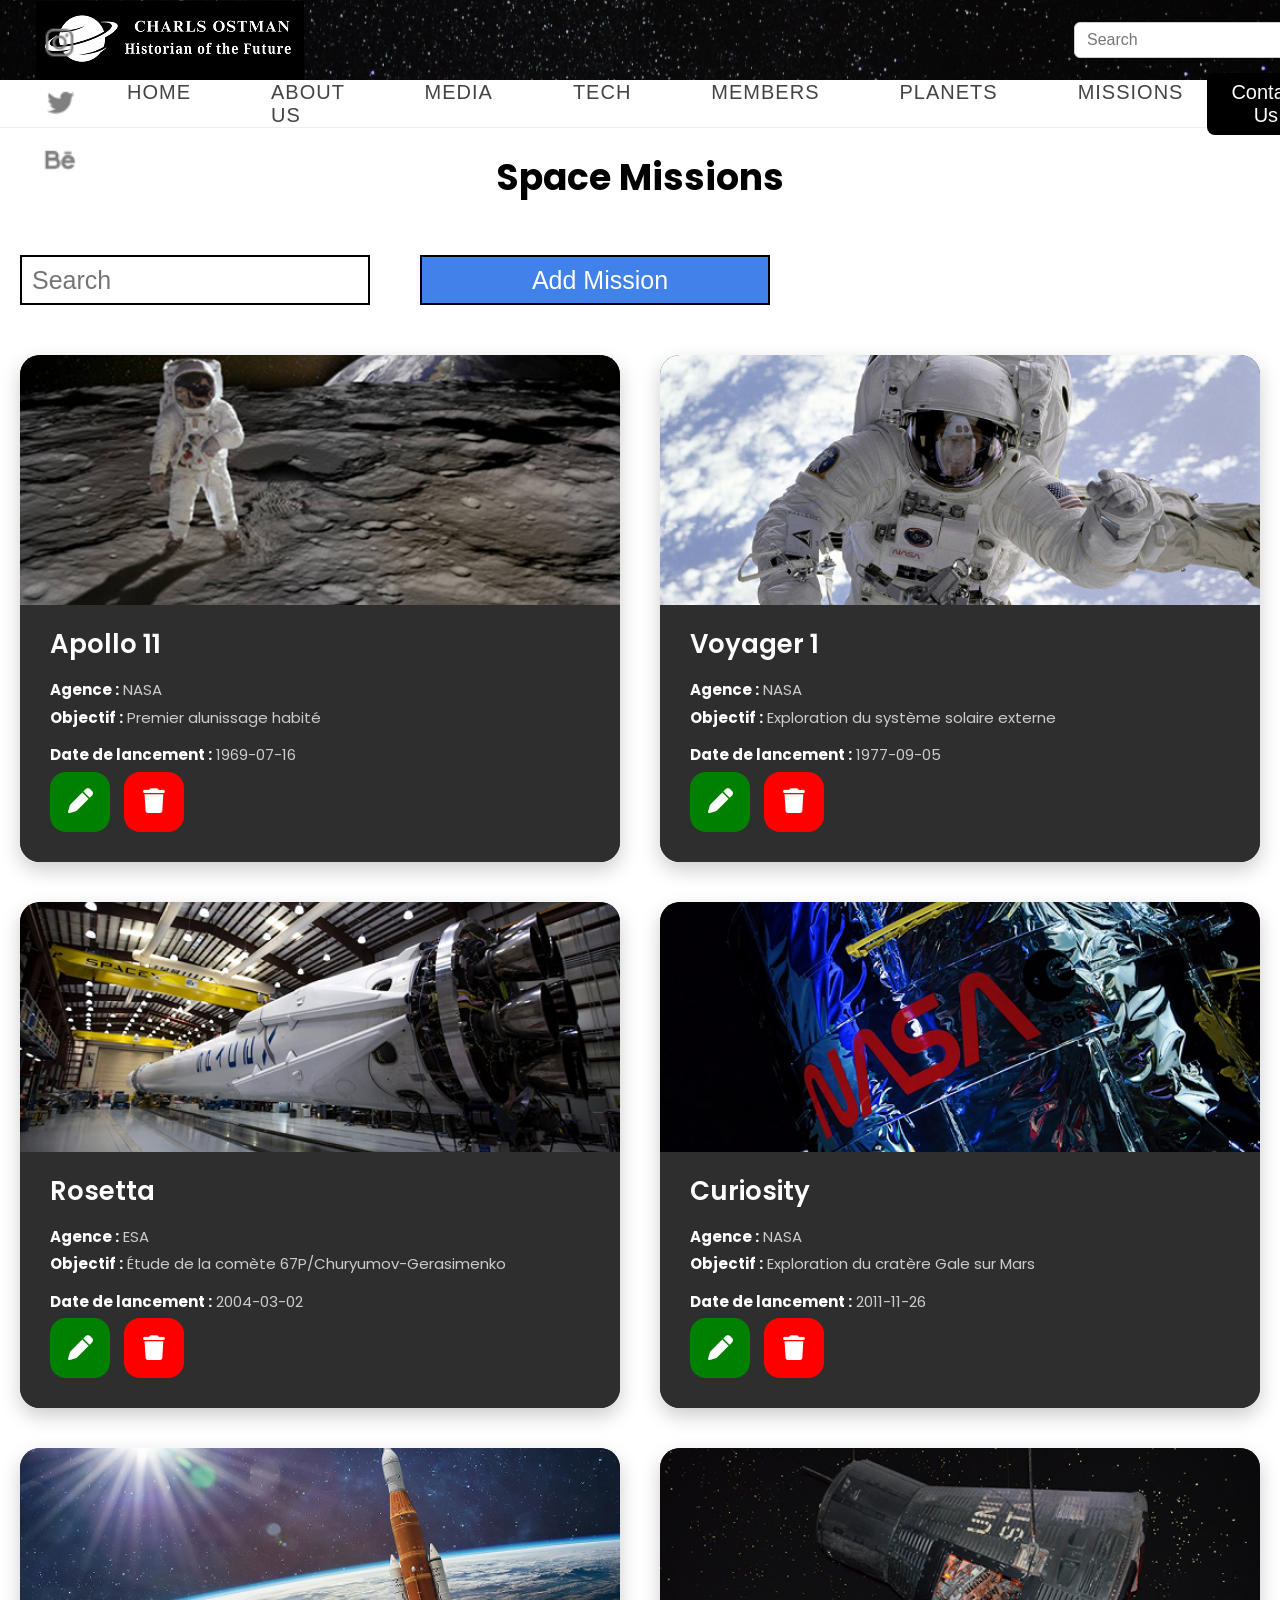
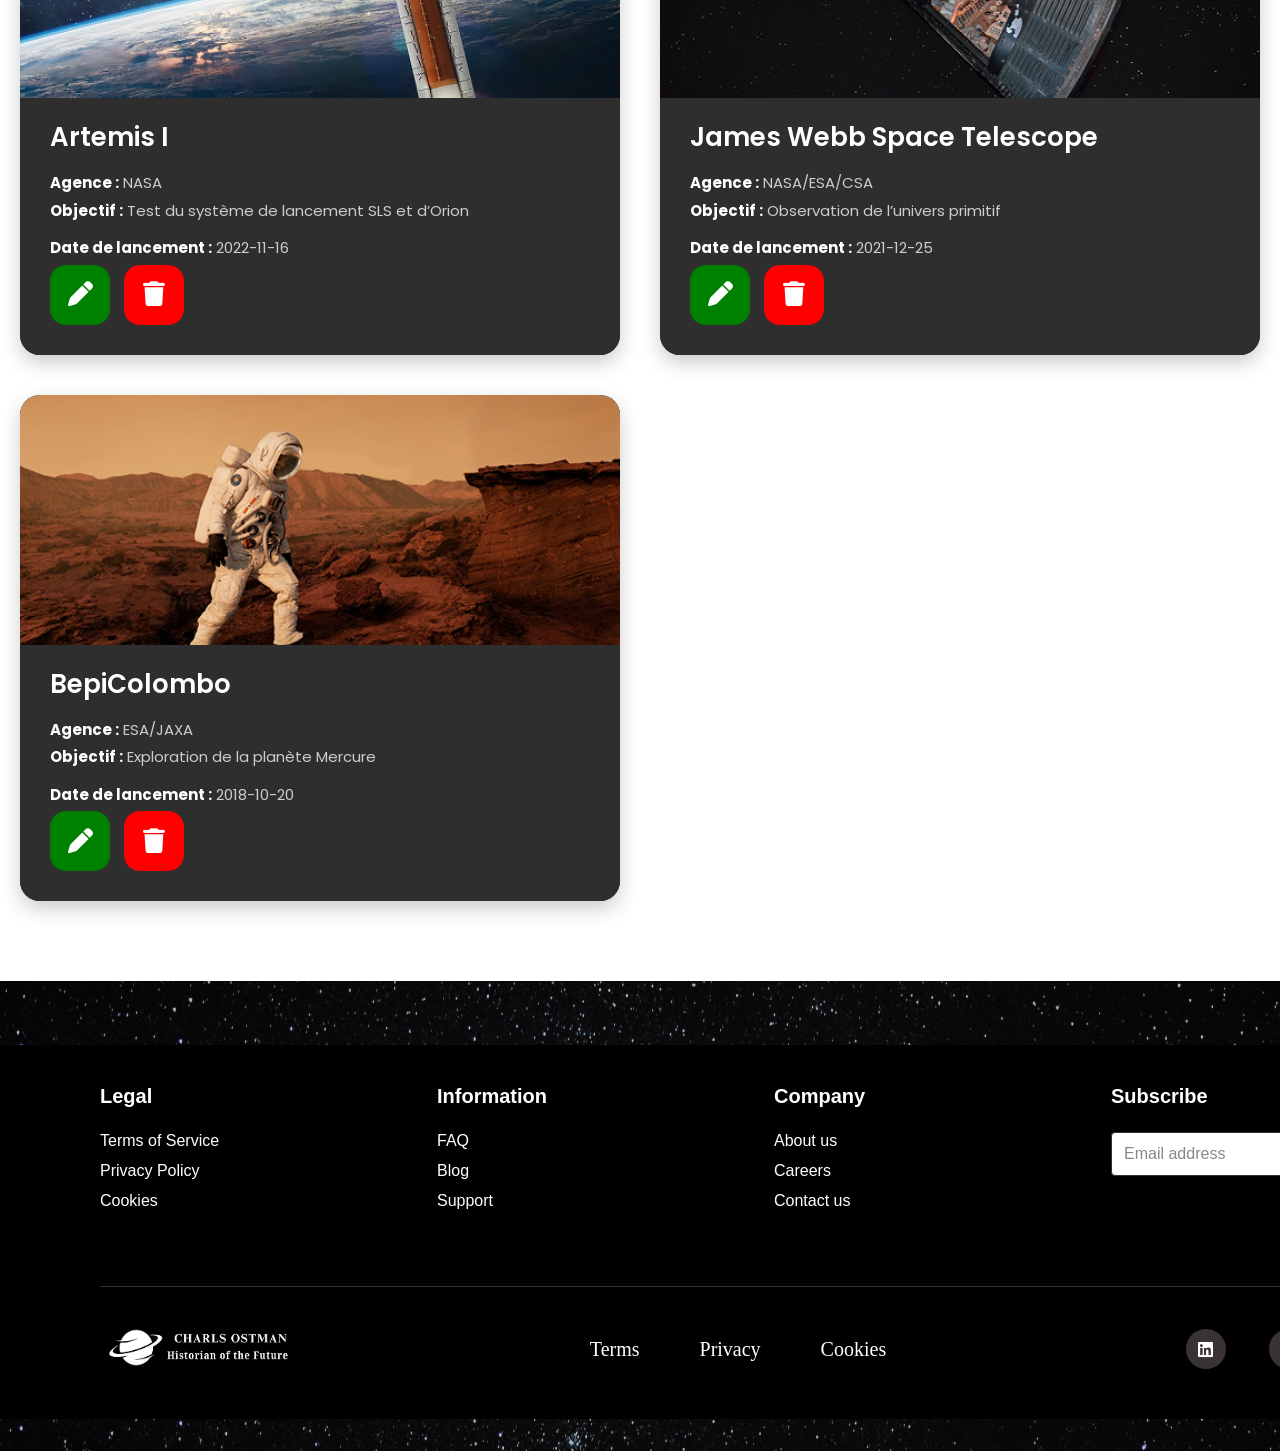
==== missions.html @ 1008c445 "first commit" ====
<!DOCTYPE html>
<html lang="en">
<head>
    <meta charset="UTF-8">
    <meta name="viewport" content="width=device-width, initial-scale=1.0">
     <link rel="stylesheet" href="css/style.css">
     <link rel="stylesheet" href="https://cdnjs.cloudflare.com/ajax/libs/font-awesome/6.5.1/css/all.min.css" integrity="sha512-..." crossorigin="anonymous" referrerpolicy="no-referrer" />
     <link rel="preconnect" href="https://fonts.googleapis.com">
     <link rel="preconnect" href="https://fonts.gstatic.com" crossorigin>
     <link href="https://fonts.googleapis.com/css2?family=Poppins:wght@500;600&display=swap" rel="stylesheet">
     <script src="scripts.js"></script>
     <link rel="stylesheet" href="https://cdnjs.cloudflare.com/ajax/libs/font-awesome/6.5.0/css/all.min.css">
    <title>Missions</title>
</head>
<body>
     <header>
  <div class="navbar-top">
    <img src="assets/logo.png" alt="logo" class="navbar-logo">
    <div class="navbar-center">
      <input type="text" placeholder="Search" class="navbar-input">
    </div>
    <p class="navbar-lang">English
         <img src="assets/Icon pack.png" alt="arrow" class="navbar-arrow">
    </p>
    <div class="navbar-icons">
      <img src="assets/notification.png" alt="bell" class="navbar-bell">
      <img src="assets/Ellipse 1.png" alt="avatar" class="navbar-ellipse">
    </div>
  </div>

  <div class="navbar-bottom">
    <div class="navbar-social">
      <img src="assets/instagram.png" alt="instagram">
      <img src="assets/twitter.png" alt="twitter">
      <img src="assets/be.png" alt="behance">
    </div>

    <nav class="navbar-menu">
      <a href="index.html">HOME</a>
      <a href="about.html">ABOUT US</a>
      <a href="#">MEDIA</a>
      <a href="#">TECH</a>
      <a href="#">MEMBERS</a>
      <a href="planets.html">PLANETS</a>
      <a href="missions.html">MISSIONS</a>
    </nav>
    <button class="navbar-contact"><a href="contact_us.html">Contact Us</a></button>
  </div>
</header>

    <section class="missions-section">
    <h1>Space Missions</h1>
     <div class="search-add-mission">
    <input class="search-mission" type="text" id="search_mission" onkeyup="searchMissions()" placeholder="Search" name="search_mission">
    <button class="add-mission" onclick="openAddForm()"> Add Mission </button>
    <div id="add-form-container">
        <h3>Add Mission</h3>

        <input type="text" id="new-name" placeholder="Name"><br>
        <input type="text" id="new-agency" placeholder="Agency"><br>
        <textarea id="new-objective" placeholder="Objective"></textarea><br>
        <input type="date" id="new-date"><br>
        <input type="file" id="new-image" ><br>

        <button onclick="addMission()">Ajouter</button>
        <button onclick="closeAddForm()">Annuler</button>

    </div>
    </div>
    <div class="missions-grid" id="missions"> 
     <!-- 
        <div class="mission-card">
            <div class="mission-image-container">
                <img src="assets/apollo11.png" alt="Apollo 11 astronaut on the moon" class="mission-image">
            </div>
            <div class="mission-info">
                <h2>mission.nom</h2>
                <p><strong>Agency:</strong> NASA (USA)</p>
                <p class="goal"><strong>Goal:</strong> First crewed mission to land humans on the Moon and return them safely to Earth.</p>
                <p class="date"><strong>Launch Date:</strong> July 16, 1969</p>
            </div>
        </div>

        <div class="mission-card">
            <div class="mission-image-container">
                <img src="assets/voyager1.png" alt="Astronaut outside space station" class="mission-image">
            </div>
            <div class="mission-info">
                <h2>Voyager 1</h2>
                <p><strong>Agency:</strong> NASA (USA)</p>
                <p class="goal"><strong>Goal:</strong> Study the outer Solar System (Jupiter, Saturn) and interstellar space.</p>
                <p class="date"><strong>Launch Date:</strong> September 5, 1977</p>
            </div>
        </div>

        <div class="mission-card">
            <div class="mission-image-container">
                <img src="assets/hubble.png" alt="Star cluster" class="mission-image">
            </div>
            <div class="mission-info">
                <h2>Hubble Space Telescope</h2>
                <p><strong>Agency:</strong> NASA & ESA (USA/Europe)</p>
                <p class="goal"><strong>Goal:</strong> Space-based observatory to capture deep-space images and study galaxies, stars, and planets.</p>
                <p class="date"><strong>Launch Date:</strong> April 24, 1990</p>
            </div>
        </div>

        <div class="mission-card">
            <div class="mission-image-container">
                <img src="assets/mars_path.png" alt="Astronaut on Mars" class="mission-image">
            </div>
            <div class="mission-info">
                <h2>Mars Pathfinder</h2>
                <p><strong>Agency:</strong> NASA (USA)</p>
                <p class="goal"><strong>Goal:</strong> Demonstrate a low-cost way to deliver a lander and rover to Mars, study Martian geology and atmosphere.</p>
                <p class="date"><strong>Launch Date:</strong> December 4, 1996</p>
            </div>
        </div>

        <div class="mission-card">
            <div class="mission-image-container">
                <img src="assets/curiosity.png" alt="curiosity rover" class="mission-image">
            </div>
            <div class="mission-info">
                <h2>Curiosity Rover</h2>
                <p><strong>Agency:</strong> NASA (USA)</p>
                <p class="goal"><strong>Goal:</strong> Explore Gale Crater on Mars to study habitability and search for signs of microbial life.</p>
                <p class="date"><strong>Launch Date:</strong>November 26, 2011</p>
            </div>
        </div>

        <div class="mission-card">
            <div class="mission-image-container">
                <img src="assets/rosetta.png" alt="Rosetta" class="mission-image">
            </div>
            <div class="mission-info">
                <h2>Rosetta</h2>
                <p><strong>Agency:</strong>ESA (Europe)</p>
                <p class="goal"><strong>Goal:</strong> First mission to orbit and land a probe (Philae) on a comet (67P/Churyumov–Gerasimenko).</p>
                <p class="date"><strong>Launch Date:</strong> March 2, 2004</p>
            </div>
        </div>

        <div class="mission-card">
            <div class="mission-image-container">
                <img src="assets/james.png" alt="James" class="mission-image">
            </div>
            <div class="mission-info">
                <h2>James Webb Space Telescope</h2>
                <p><strong>Agency:</strong>NASA & ESA (USA/Europe)</p>
                <p class="goal"><strong>Goal:</strong> Successor to Hubble; study the early universe, exoplanets, and cosmic formation.</p>
                <p class="date"><strong>Launch Date:</strong> April 24, 1990</p>
            </div>
        </div>

        <div class="mission-card">
            <div class="mission-image-container">
                <img src="assets/Artemis-1.png" alt="Artemis" class="mission-image">
            </div>
            <div class="mission-info">
                <h2>Artemis I</h2>
                <p><strong>Agency:</strong>NASA (USA)</p>
                <p class="goal"><strong>Goal:</strong>Uncrewed test flight around the Moon as part of the Artemis program to return humans to the Moon.</p>
                <p class="date"><strong>Launch Date:</strong>November 16, 2022</p>
            </div>
        </div>

        
        <div class="mission-card">
            <div class="mission-image-container">
                <img src="assets/change4.png" alt="Chang’e" class="mission-image">
            </div>
            <div class="mission-info">
                <h2>Chang’e 4</h2>
                <p><strong>Agency:</strong>CNSA (China)</p>
                <p class="goal"><strong>Goal:</strong> First mission to successfully land on the far side of the Moon, carrying rover Yutu-2.</p>
                <p class="date"><strong>Launch Date:</strong>December 7, 2018</p>
            </div>
        </div>

        <div class="mission-card">
            <div class="mission-image-container">
                <img src="assets/perserverance_rover.png" alt="Perseverance" class="mission-image">
            </div>
            <div class="mission-info">
                <h2>Perseverance Rover</h2>
                <p><strong>Agency:</strong>NASA (USA)</p>
                <p class="goal"><strong>Goal:</strong>Search for signs of ancient life on Mars, collect rock samples, and test technologies for future missions.</p>
                <p class="date"><strong>Launch Date:</strong>July 30, 2020</p>
            </div>
        </div>
           -->
        
    </div>
  
</section>

    <footer class="footer">
    <div class="footer-content">
        <div class="footer-columns">
            <div class="footer-column">
                <h3>Legal</h3>
                <ul>
                    <li><a href="#">Terms of Service</a></li>
                    <li><a href="#">Privacy Policy</a></li>
                    <li><a href="#">Cookies</a></li>
                </ul>
            </div>
            <div class="footer-column">
                <h3>Information</h3>
                <ul>
                    <li><a href="#">FAQ</a></li>
                    <li><a href="#">Blog</a></li>
                    <li><a href="#">Support</a></li>
                </ul>
            </div>
            <div class="footer-column">
                <h3>Company</h3>
                <ul>
                    <li><a href="#">About us</a></li>
                    <li><a href="#">Careers</a></li>
                    <li><a href="#">Contact us</a></li>
                </ul>
            </div>

            <div class="footer-column">
                <h3>Subscribe</h3>
                <div class="subscribe-form">
                    <input type="email" placeholder="Email address">
                </div>
            </div>
        </div>

        <div class="footer-bottom">
            <div class="footer-logo">
                <img src="assets/logo.png" alt="Charles Ostman">
            </div>
            <div class="footer-links">
                <a href="#">Terms</a>
                <a href="#">Privacy</a>
                <a href="#">Cookies</a>
            </div>
            <div class="footer-social">
                <span class="footer-social-icon"><i class="fa-brands fa-linkedin"></i></span>
                <span class="footer-social-icon"><i class="fa-brands fa-facebook"></i></span>
                <span class="footer-social-icon"><i class="fa-brands fa-x-twitter"></i></span>
            </div>
        </div>
    </div>
</footer>
</body>

</html>
---- css/style.css ----
@import url('base.css'); 
@import url('sections.css');

header {
  width: 100%;
  position: fixed;
  top: 0;
  left: 0;
  z-index: 1000;
}

.navbar-top{
    width: 100%; 
    height: 80px;
    background: url(../assets/Footer\ Placeholder.png);
    background-repeat: no-repeat;
    background-position: center;
    background-size: cover;
    display: flex;
    align-items: center; 
    padding: 0 32px; gap: 16px;
}

#add-form-container{
    display: none; 
    margin: 20px 0; 
    padding: 15px; 
    border: 1px solid #ccc; 
    border-radius: 8px;
}

.navbar-arrow { 
    width: 20px; 
    height: 20px; 
    margin-left: 8px; 
}
.navbar-center { 
    display: flex; 
    align-items: center; 
    margin-right: 12px; 
}
.navbar-input {
    margin-left: 750px; 
    width: 320px; 
    height: 36px; 
    border-radius: 6px;
    border: 1px solid #ccc; 
    padding: 0 36px 0 12px; 
    font-size: 16px;
    background-size: 18px 18px;
}
.navbar-lang { 
    color: #fff; 
    font-family: 'Poppins', sans-serif; 
    font-weight: 100; 
    font-size: 16px; 
    margin-left: 30px; 
    display: flex; 
    align-items: center; 
}
.arrow { 
    font-size: 12px; 
    margin-left: 4px; 
}
.navbar-icons { 
    display: flex; 
    align-items: center;
    gap: 8px; 
}
.navbar-bell { 
    width: 40px; 
    height: 40px; 
    margin-left: 8px; 
}
.navbar-ellipse { 
    height: 36px; 
    width: 36px; 
    border-radius: 50%; 
    margin-left: 40px; 
    border: 2px solid #fff; 
}

.navbar-bottom {
    width: 100%; 
    height: 48px; 
    background: #fff; 
    display: flex;
    align-items: center; 
    padding: 0 32px; 
    gap: 24px; 
    box-sizing: border-box;
    border-bottom: 1px solid #eee;
}
.navbar-social img { 
    width: 55px;
    height: 55px; 
    margin-right: 16px; 
}
.navbar-menu { 
    display: flex; 
    gap: 80px; 
    flex: 1; 
    justify-content: center; }
.navbar-menu a { 
    font-family: 'Roboto', sans-serif;
    color: #444; 
    text-decoration: none; 
    font-size: 20px; 
    font-weight: 500; 
    letter-spacing: 1px;
}

.footer {
    background-image: url(../assets/Footer\ Placeholder.png); 
    color: white;
    padding: 64px 0 32px 0;
}
.footer-content { 
    background-color: #000;
    width: 1500px; 
    margin: 0 auto;
    padding: 40px 100px; 
}
.footer-columns { 
    display: grid; 
    grid-template-columns: repeat(4, 1fr); 
    gap: 48px; 
    margin-bottom: 64px; 
}
.footer-column h3 {
    font-family: 'Roboto', sans-serif;  
    color: white; 
    font-size: 20px; 
    margin-bottom: 24px; 
    font-weight: 600; 
}
.footer-column ul {
    font-family: 'Roboto', sans-serif;  
    list-style: none; 
    padding: 0; 
    margin: 0; 
}
.footer-column ul li { 
    margin-bottom: 12px; 
}
.footer-column ul li a { 
    color: #fff; 
    text-decoration: none; 
    font-size: 16px; 
    transition: color 0.2s;
 }
.footer-column ul li a:hover { 
    color: white; 
}
.subscribe-form input {
    width: 100%; 
    padding: 12px; 
    border: 1px solid #333; 
    border-radius: 4px;
    background: #fff; 
    color: #000; 
    font-size: 16px;
}
.subscribe-form input::placeholder { 
    color: #888; 
}
.footer-bottom { 
    padding-top: 32px; 
    border-top: 1px solid #333; 
    display: flex; 
    justify-content: space-between; 
    align-items: center;
 }
.footer-logo { 
    display: flex; 
    align-items: center; 
    gap: 12px; 
}
.footer-logo img { 
    height: 60px;
    width: 200px;
}
.footer-links { 
    display: flex; 
    gap: 60px; 
}
.footer-links a { 
    color: #fff; 
    text-decoration: none; 
    font-size: 20px; 
}
.footer-social { 
    display: flex; 
    gap: 25px; 
}

.footer-social-icon {
    background: #393333; 
    color: #ffffff; 
    border-radius: 50%; 
    width: 40px; 
    height: 40px;
    display: flex; 
    align-items: center; 
    justify-content: center; 
    font-size: 17px; 
    margin: 0 8px 0px 10px;
}

.contact-section-success {
  margin: 200px 0 80px 450px;
  display: flex; 
  flex-direction: column; 
  justify-content: center;
  align-items: center;
  width: 850px; 
  height: 300px;
  border-radius: 20px;
  overflow: hidden; 
  box-shadow: 0 10px 30px rgba(0, 0, 0, 0.3); 
  background: #fff;
}

.contact-success {
  font-family: 'Poppins', sans-serif;
  background-color: #000; 
  color: #fff; 
  font-size: 22px;
  font-weight: 500;
  padding: 20px 40px;
  border-radius: 15px;
  margin-bottom: 50px;
  text-align: center;
}
.done-btn {
  background-color: #fff; 
  color: #000; 
  padding: 12px 30px;
  font-size: 18px;
  font-weight: 500;
  cursor: pointer;
  border: 1px solid #000; 
  border-radius: 10px;
  transition: 0.3s;
}
.done-btn a{
    text-decoration: none;
    color: #000;
}

.done-btn:hover {
  background-color: #000;
  color: #fff;
}

.feature-grow-title{
    text-align: center;
    font-size: 35px;
    margin-bottom: 70px;
}

.feature-growers {
    display: flex;
    justify-content: center;
    max-width: 1200px; 
    margin: 0 auto; 
    gap: 30px; 
}
.feature-grower img{
display: block;
margin: 0 auto;
}

.feature-grower h4 {
    text-align: center;
    color: #000; 
    font-size: 20px; 
    margin: 10px 0; 
    font-weight: 600; 
}

.feature-grower p {
    list-style: none;
    padding: 0 40px 0 40px;
    margin-bottom: 70px;     
}

@media (max-width: 768px) {
    .footer-columns { 
        grid-template-columns: repeat(2, 1fr); 
    }
    .footer-bottom { 
        flex-direction: column; 
        gap: 24px; 
        text-align: center; 
    }
}
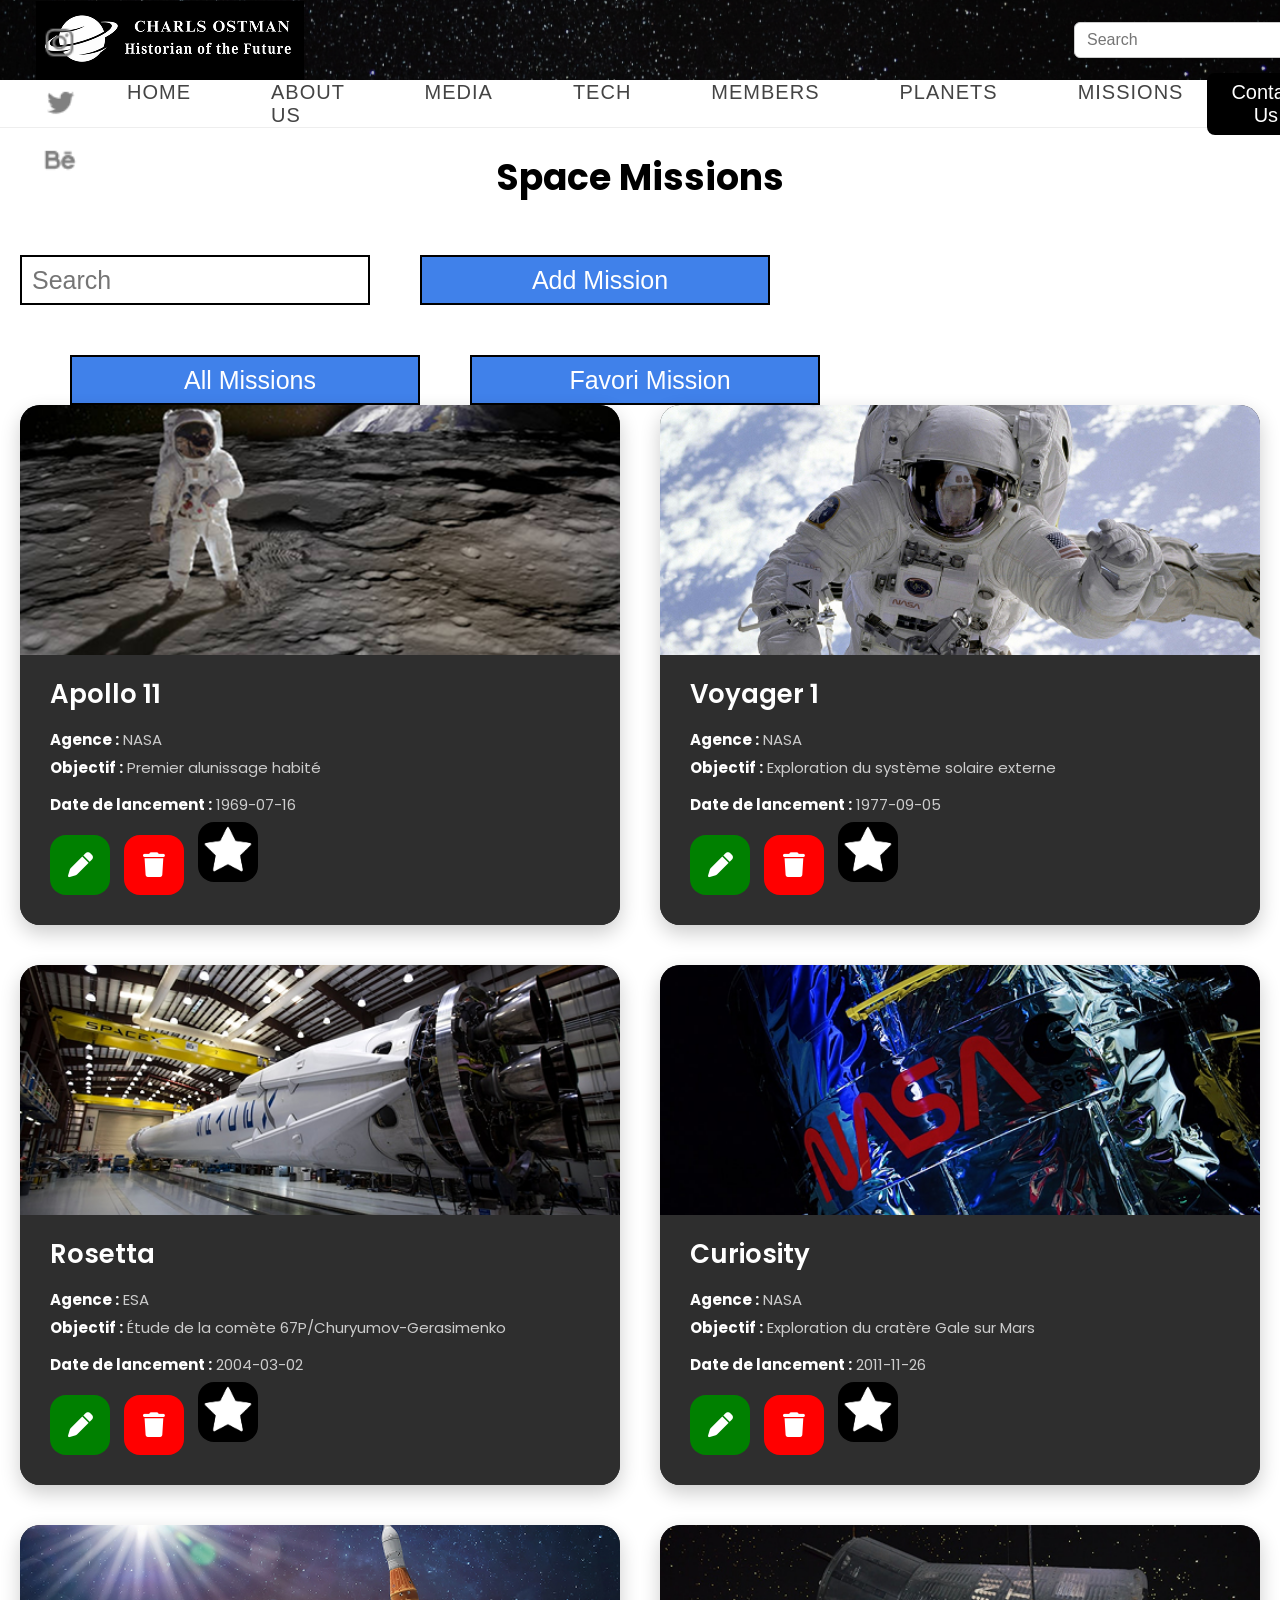
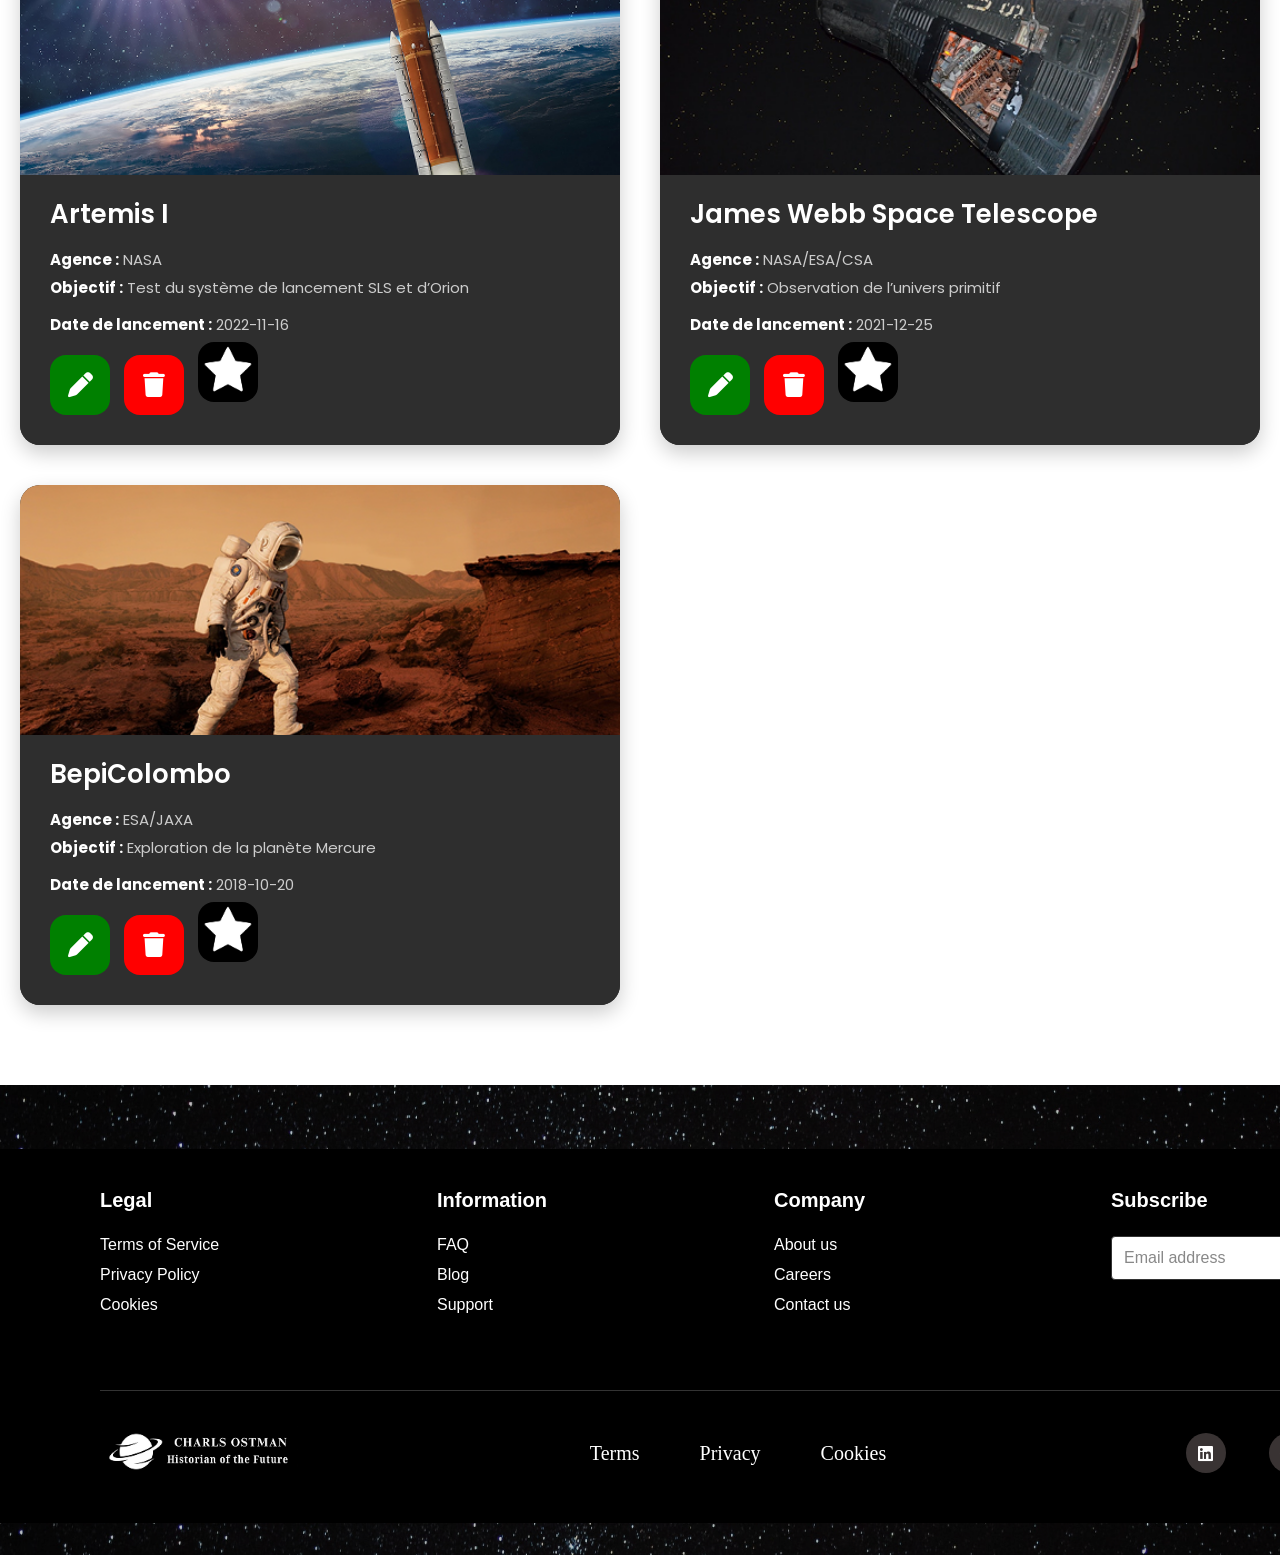
==== commit 35ecf101: "finished filtrage and favoris" ====
--- a/missions.html
+++ b/missions.html
@@ -67,6 +67,11 @@
 
     </div>
     </div>
+
+    <div class="filter-mission">
+    <button class="all-mission" onclick="showAllMissions()"> All Missions </button>
+    <button class="favori-mission"> Favori Mission </button>
+    </div>
     <div class="missions-grid" id="missions"> 
      <!-- 
         <div class="mission-card">
--- a/css/style.css
+++ b/css/style.css
@@ -28,6 +28,8 @@
     border: 1px solid #ccc; 
     border-radius: 8px;
 }
+
+
 
 .navbar-arrow { 
     width: 20px; 
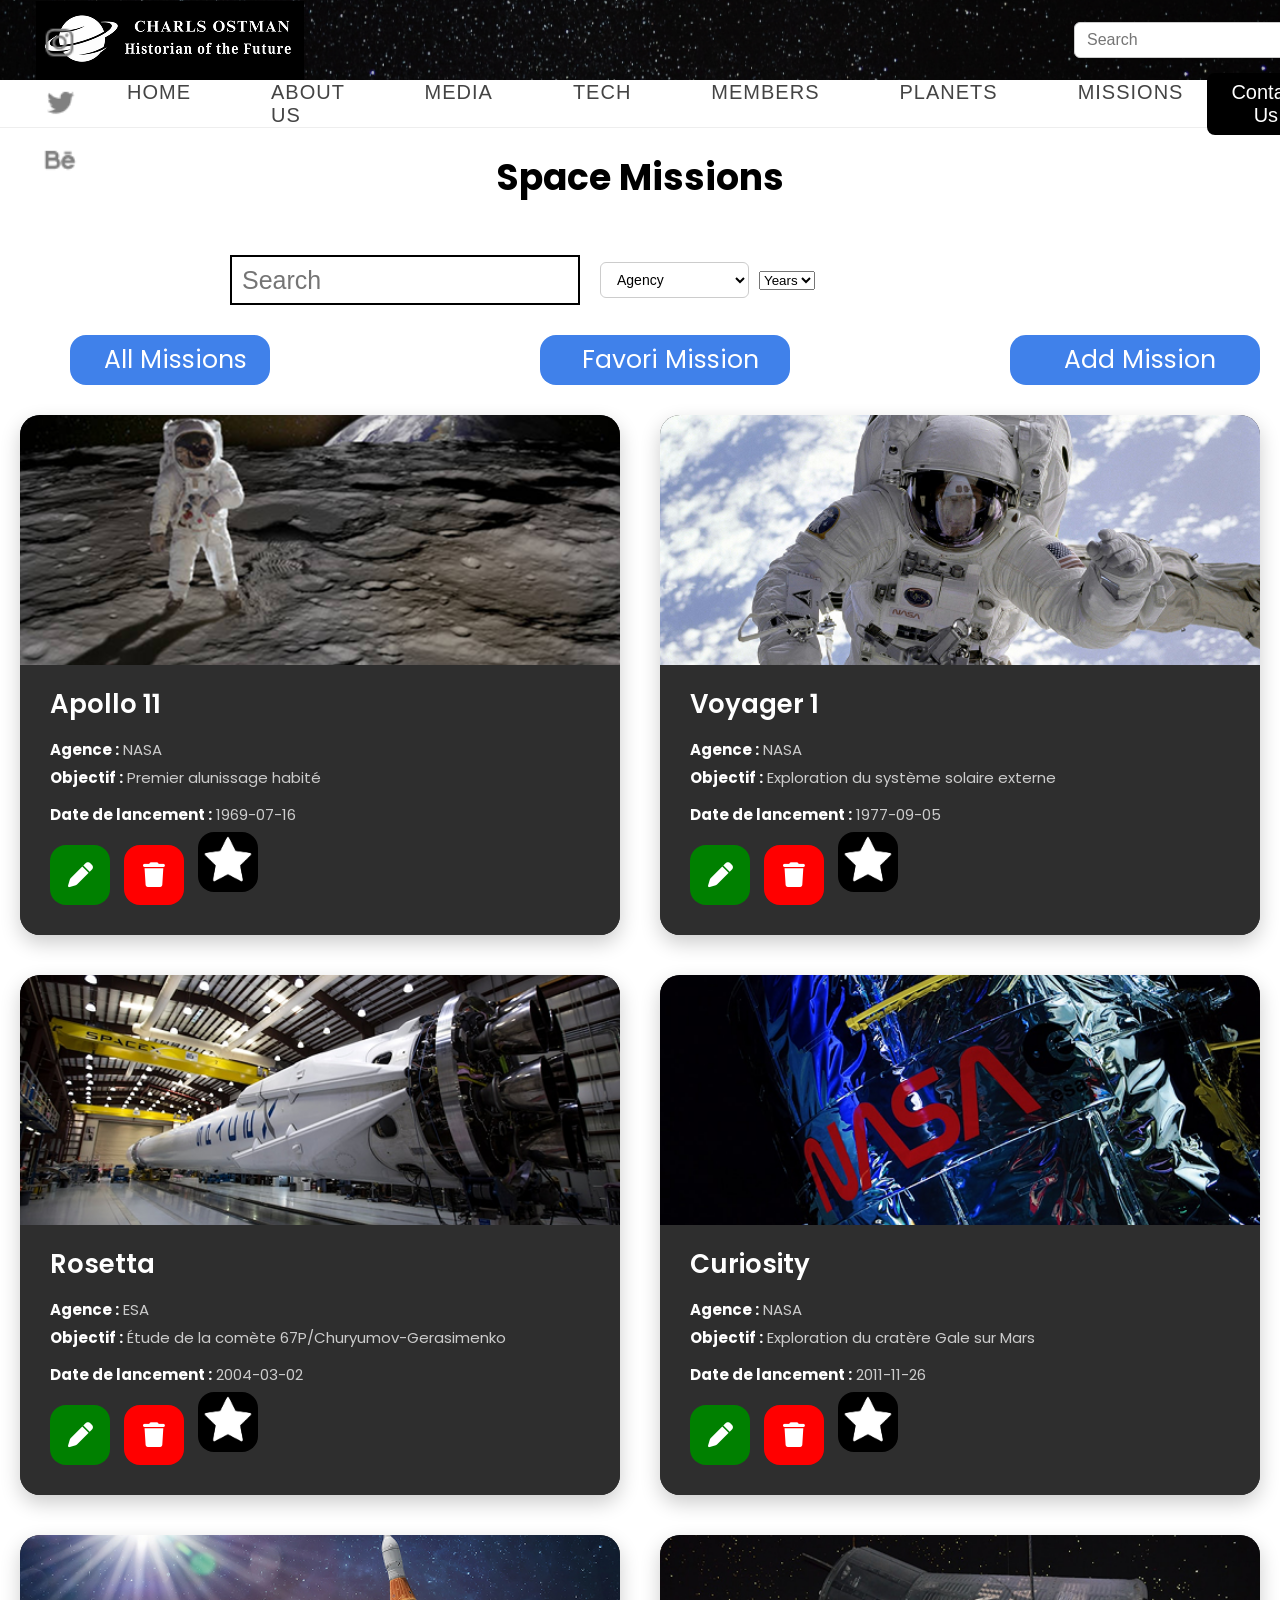
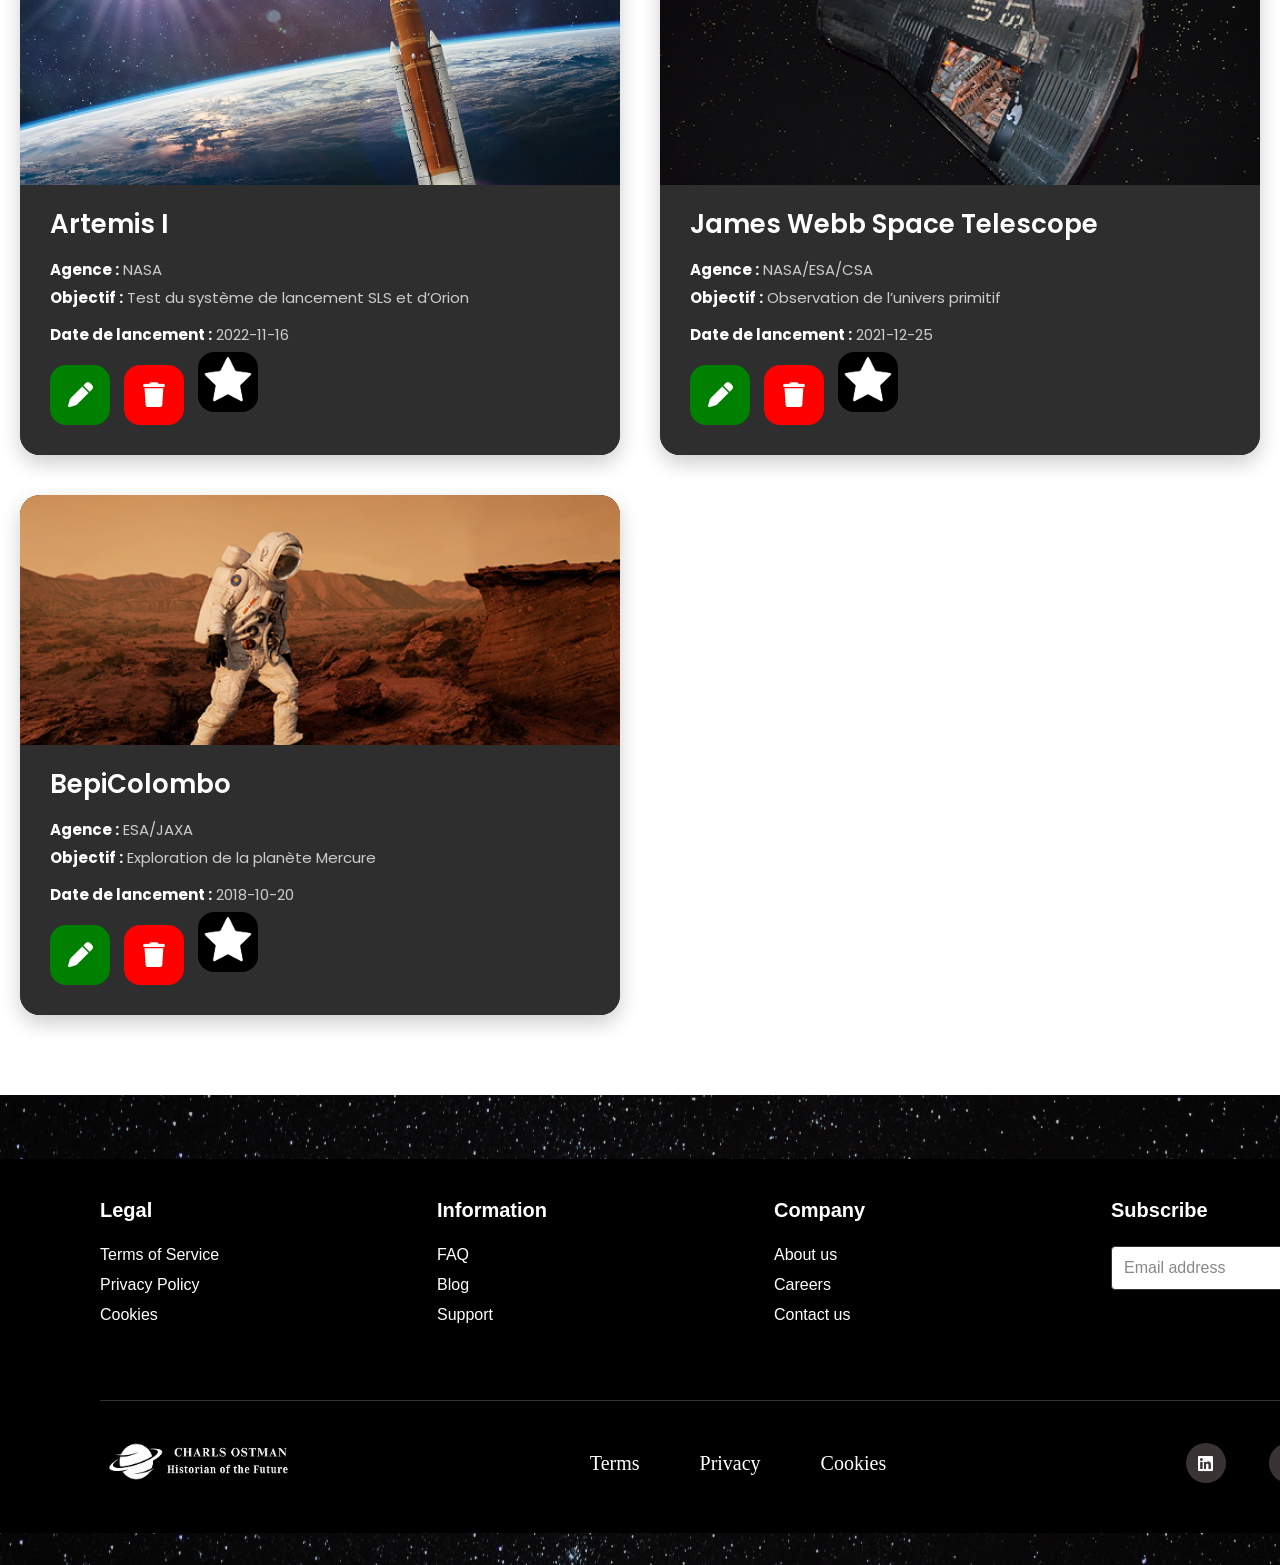
==== commit cdc13ac6: "finished all tasks" ====
--- a/missions.html
+++ b/missions.html
@@ -23,7 +23,6 @@
          <img src="assets/Icon pack.png" alt="arrow" class="navbar-arrow">
     </p>
     <div class="navbar-icons">
-      <img src="assets/notification.png" alt="bell" class="navbar-bell">
       <img src="assets/Ellipse 1.png" alt="avatar" class="navbar-ellipse">
     </div>
   </div>
@@ -52,25 +51,56 @@
     <h1>Space Missions</h1>
      <div class="search-add-mission">
     <input class="search-mission" type="text" id="search_mission" onkeyup="searchMissions()" placeholder="Search" name="search_mission">
-    <button class="add-mission" onclick="openAddForm()"> Add Mission </button>
-    <div id="add-form-container">
-        <h3>Add Mission</h3>
-
-        <input type="text" id="new-name" placeholder="Name"><br>
-        <input type="text" id="new-agency" placeholder="Agency"><br>
-        <textarea id="new-objective" placeholder="Objective"></textarea><br>
-        <input type="date" id="new-date"><br>
-        <input type="file" id="new-image" ><br>
-
-        <button onclick="addMission()">Ajouter</button>
-        <button onclick="closeAddForm()">Annuler</button>
-
-    </div>
+    
+    <select id="agency-filter" onchange="filterMissions()">
+    <option value="">Agency</option>
+    <option value="NASA">NASA</option>
+    <option value="ESA">ESA</option>
+    <option value="NASA/ESA/CSA">NASA/ESA/CSA</option>
+    <option value="ESA/JAXA">ESA/JAXA</option>
+  </select>
+
+  <select id="year-filter" onchange="filterMissions()">
+    <option value="">Years</option>
+    <option value="1969">1969</option>
+    <option value="1977">1977</option>
+    <option value="2004">2004</option>
+    <option value="2011">2011</option>
+    <option value="2018">2018</option>
+    <option value="2021">2021</option>
+    <option value="2022">2022</option>
+  </select>
+
+    <div id="add-form-container" class="modal" style="display: none;">
+  <div class="modal-content">
+    <h3  id="modal-title" class="modal_title">Add Mission</h3>
+
+    <form id="add-mission-form">
+      <input type="hidden" id="edit-index" value="-1">
+       
+      <label>Name</label>
+      <input type="text" id="new-name" class="new-name" placeholder="Name"><br>
+      <label>Agency</label>
+      <input type="text" id="new-agency" class="new-name" placeholder="Agency"><br>
+      <label>Objective</label>
+      <textarea id="new-objective" class="new-objective" placeholder="Objective"></textarea><br>
+      <label>Date</label>
+      <input type="date" class="new-date" id="new-date"><br>
+      <label>Image</label>
+      <input type="url" class="new-image" id="new-image"><br>
+        
+      <button type="button" class="buttons-btn" id="submit-btn">Add</button>
+      <button type="button" class="buttons-btn" onclick="closeAddForm()">Cancel</button>
+    </form>
+  </div>
+</div>
     </div>
 
     <div class="filter-mission">
     <button class="all-mission" onclick="showAllMissions()"> All Missions </button>
     <button class="favori-mission"> Favori Mission </button>
+    <button class="add-mission" onclick="openAddForm()"> Add Mission </button>
+
     </div>
     <div class="missions-grid" id="missions"> 
      <!-- 
--- a/css/style.css
+++ b/css/style.css
@@ -21,15 +21,99 @@
     padding: 0 32px; gap: 16px;
 }
 
+.error-message {
+  color: red;
+  font-size: 12px;
+  margin-top: 5px;
+  display: block;
+  min-height: 16px;
+}
+
+#agency-filter {
+  padding: 8px 12px;
+  border: 1px solid #ccc;
+  border-radius: 6px;
+  font-size: 14px;
+  margin-left: 10px;
+  background: white;
+  cursor: pointer;
+}
+
+.search-add-mission {
+  display: flex;
+  align-items: center;
+  gap: 10px;
+  flex-wrap: wrap;
+}
+
 #add-form-container{
     display: none; 
     margin: 20px 0; 
     padding: 15px; 
-    border: 1px solid #ccc; 
-    border-radius: 8px;
-}
-
-
+}
+
+.form-input {
+  border: 1px solid #ccc;
+  padding: 10px;
+  border-radius: 6px;
+  width: 100%;
+  box-sizing: border-box;
+  transition: border-color 0.3s ease;
+  font-family: inherit;
+}
+
+.form-input.error,
+textarea.error {
+  border-color: red !important;
+  box-shadow: 0 0 3px red;
+}
+
+.modal{
+    display: none;
+    position: fixed;
+    z-index: 1000;
+    left: 0;
+    top: 0;
+    width: 100%;
+    height: 100%;
+    background-color: rgba(0, 0, 0, 0.5);
+    justify-content: center;
+    align-items: center;
+}
+
+.modal-content{
+    background-color: white;
+    padding: 20px;
+    border-radius: 10px;
+    width: 90%;
+    max-width: 500px;
+    border: none;
+    position: relative;
+}
+
+.modal-content h3{
+    margin-top: 0;
+  color: #1a5fb4;
+  text-align: center;
+}
+
+.modal-content label {
+  display: block;
+  margin-top: 12px;
+  font-weight: bold;
+  color: #333;
+}
+
+.new-name,.new-agency,
+.new-date,.new-image,
+.new-objective{
+  width: 100%;
+  padding: 8px;
+  margin-top: 5px;
+  border: 1px solid #ccc;
+  border-radius: 5px;
+  box-sizing: border-box;
+}
 
 .navbar-arrow { 
     width: 20px; 
@@ -69,7 +153,8 @@
     align-items: center;
     gap: 8px; 
 }
-.navbar-bell { 
+
+.navbar-star { 
     width: 40px; 
     height: 40px; 
     margin-left: 8px; 
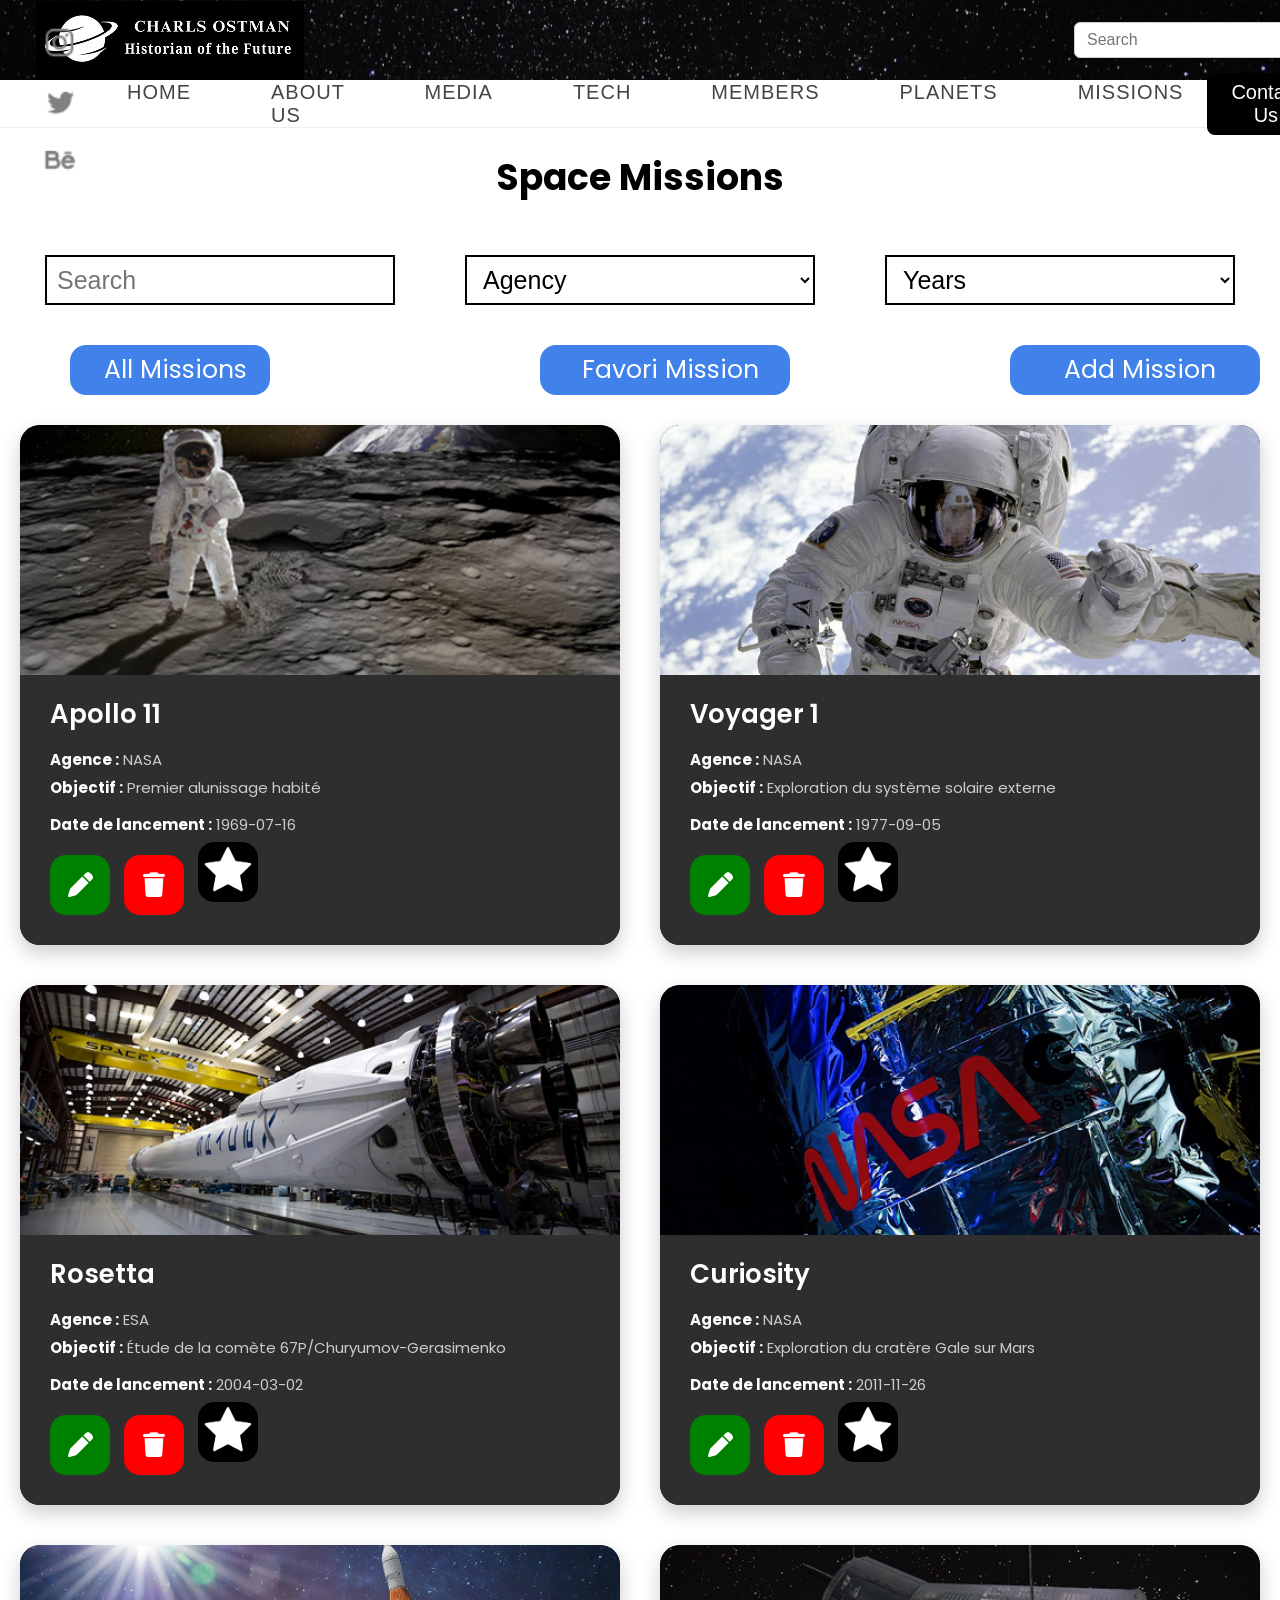
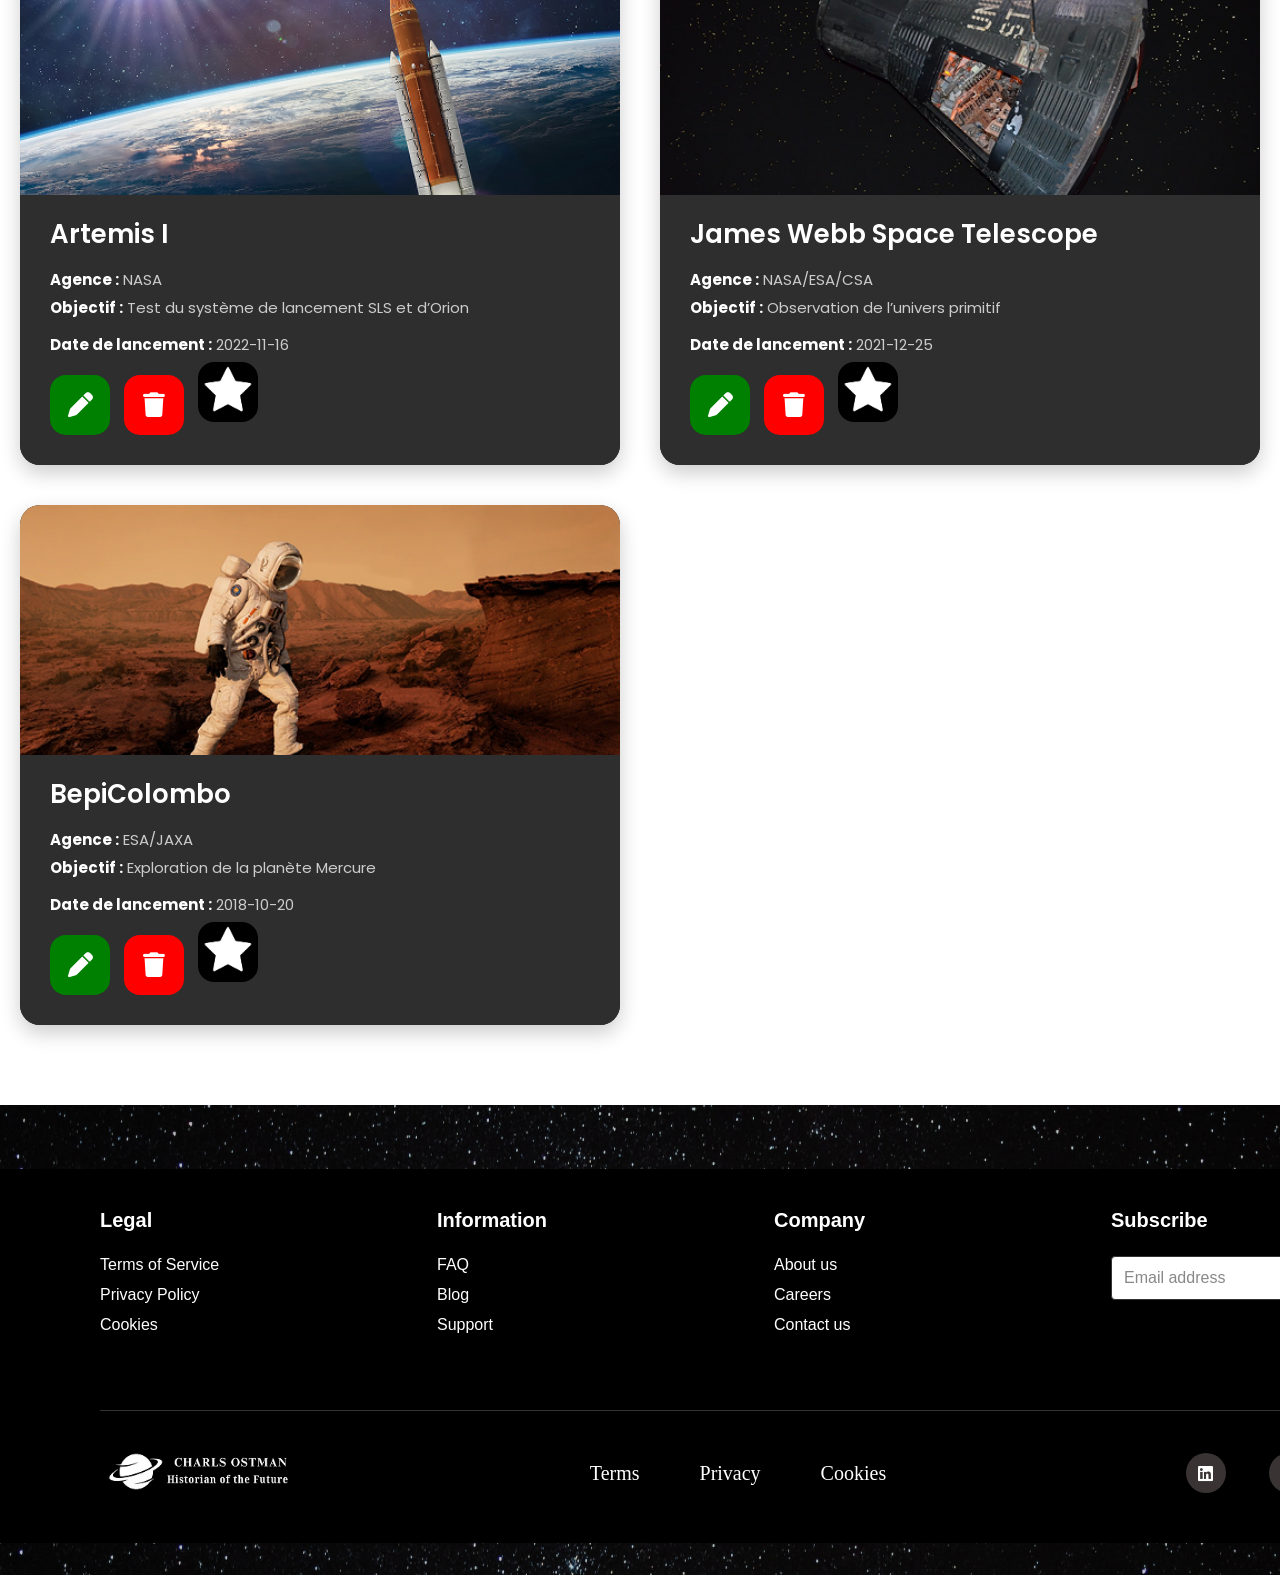
==== commit 2d1a3ccf: "finished all favoris popup" ====
--- a/missions.html
+++ b/missions.html
@@ -1,109 +1,123 @@
 <!DOCTYPE html>
 <html lang="en">
+
 <head>
     <meta charset="UTF-8">
     <meta name="viewport" content="width=device-width, initial-scale=1.0">
-     <link rel="stylesheet" href="css/style.css">
-     <link rel="stylesheet" href="https://cdnjs.cloudflare.com/ajax/libs/font-awesome/6.5.1/css/all.min.css" integrity="sha512-..." crossorigin="anonymous" referrerpolicy="no-referrer" />
-     <link rel="preconnect" href="https://fonts.googleapis.com">
-     <link rel="preconnect" href="https://fonts.gstatic.com" crossorigin>
-     <link href="https://fonts.googleapis.com/css2?family=Poppins:wght@500;600&display=swap" rel="stylesheet">
-     <script src="scripts.js"></script>
-     <link rel="stylesheet" href="https://cdnjs.cloudflare.com/ajax/libs/font-awesome/6.5.0/css/all.min.css">
+    <link rel="stylesheet" href="css/style.css">
+    <link rel="stylesheet" href="https://cdnjs.cloudflare.com/ajax/libs/font-awesome/6.5.1/css/all.min.css"
+        integrity="sha512-..." crossorigin="anonymous" referrerpolicy="no-referrer" />
+    <link rel="preconnect" href="https://fonts.googleapis.com">
+    <link rel="preconnect" href="https://fonts.gstatic.com" crossorigin>
+    <link href="https://fonts.googleapis.com/css2?family=Poppins:wght@500;600&display=swap" rel="stylesheet">
+    <script src="scripts.js"></script>
+    <link rel="stylesheet" href="https://cdnjs.cloudflare.com/ajax/libs/font-awesome/6.5.0/css/all.min.css">
     <title>Missions</title>
 </head>
+
 <body>
-     <header>
-  <div class="navbar-top">
-    <img src="assets/logo.png" alt="logo" class="navbar-logo">
-    <div class="navbar-center">
-      <input type="text" placeholder="Search" class="navbar-input">
-    </div>
-    <p class="navbar-lang">English
-         <img src="assets/Icon pack.png" alt="arrow" class="navbar-arrow">
-    </p>
-    <div class="navbar-icons">
-      <img src="assets/Ellipse 1.png" alt="avatar" class="navbar-ellipse">
-    </div>
-  </div>
-
-  <div class="navbar-bottom">
-    <div class="navbar-social">
-      <img src="assets/instagram.png" alt="instagram">
-      <img src="assets/twitter.png" alt="twitter">
-      <img src="assets/be.png" alt="behance">
-    </div>
-
-    <nav class="navbar-menu">
-      <a href="index.html">HOME</a>
-      <a href="about.html">ABOUT US</a>
-      <a href="#">MEDIA</a>
-      <a href="#">TECH</a>
-      <a href="#">MEMBERS</a>
-      <a href="planets.html">PLANETS</a>
-      <a href="missions.html">MISSIONS</a>
-    </nav>
-    <button class="navbar-contact"><a href="contact_us.html">Contact Us</a></button>
-  </div>
-</header>
+    <header>
+        <div class="navbar-top">
+            <img src="assets/logo.png" alt="logo" class="navbar-logo">
+            <div class="navbar-center">
+                <input type="text" placeholder="Search" class="navbar-input">
+            </div>
+
+            <button class="navbar_favorit_btn">
+            <i class="fas fa-star fav-star"></i>
+             <span id="favBtn-num">0</span>
+             </button>
+
+            <div class="favorit_missions_card">
+                <div class="fav-top">
+                <h3>Favorite Missions</h3>
+                <button class="fav-bt"><img src="assets/icon_close.png" alt="close"></button>
+                </div>
+                <div class="fav-mis">
+                   
+                </div>
+            </div>
+
+        </div>
+
+        <div class="navbar-bottom">
+            <div class="navbar-social">
+                <img src="assets/instagram.png" alt="instagram">
+                <img src="assets/twitter.png" alt="twitter">
+                <img src="assets/be.png" alt="behance">
+            </div>
+
+            <nav class="navbar-menu">
+                <a href="index.html">HOME</a>
+                <a href="about.html">ABOUT US</a>
+                <a href="#">MEDIA</a>
+                <a href="#">TECH</a>
+                <a href="#">MEMBERS</a>
+                <a href="planets.html">PLANETS</a>
+                <a href="missions.html">MISSIONS</a>
+            </nav>
+            <button class="navbar-contact"><a href="contact_us.html">Contact Us</a></button>
+        </div>
+    </header>
 
     <section class="missions-section">
-    <h1>Space Missions</h1>
-     <div class="search-add-mission">
-    <input class="search-mission" type="text" id="search_mission" onkeyup="searchMissions()" placeholder="Search" name="search_mission">
-    
-    <select id="agency-filter" onchange="filterMissions()">
-    <option value="">Agency</option>
-    <option value="NASA">NASA</option>
-    <option value="ESA">ESA</option>
-    <option value="NASA/ESA/CSA">NASA/ESA/CSA</option>
-    <option value="ESA/JAXA">ESA/JAXA</option>
-  </select>
-
-  <select id="year-filter" onchange="filterMissions()">
-    <option value="">Years</option>
-    <option value="1969">1969</option>
-    <option value="1977">1977</option>
-    <option value="2004">2004</option>
-    <option value="2011">2011</option>
-    <option value="2018">2018</option>
-    <option value="2021">2021</option>
-    <option value="2022">2022</option>
-  </select>
-
-    <div id="add-form-container" class="modal" style="display: none;">
-  <div class="modal-content">
-    <h3  id="modal-title" class="modal_title">Add Mission</h3>
-
-    <form id="add-mission-form">
-      <input type="hidden" id="edit-index" value="-1">
-       
-      <label>Name</label>
-      <input type="text" id="new-name" class="new-name" placeholder="Name"><br>
-      <label>Agency</label>
-      <input type="text" id="new-agency" class="new-name" placeholder="Agency"><br>
-      <label>Objective</label>
-      <textarea id="new-objective" class="new-objective" placeholder="Objective"></textarea><br>
-      <label>Date</label>
-      <input type="date" class="new-date" id="new-date"><br>
-      <label>Image</label>
-      <input type="url" class="new-image" id="new-image"><br>
-        
-      <button type="button" class="buttons-btn" id="submit-btn">Add</button>
-      <button type="button" class="buttons-btn" onclick="closeAddForm()">Cancel</button>
-    </form>
-  </div>
-</div>
-    </div>
-
-    <div class="filter-mission">
-    <button class="all-mission" onclick="showAllMissions()"> All Missions </button>
-    <button class="favori-mission"> Favori Mission </button>
-    <button class="add-mission" onclick="openAddForm()"> Add Mission </button>
-
-    </div>
-    <div class="missions-grid" id="missions"> 
-     <!-- 
+        <h1>Space Missions</h1>
+        <div class="search-add-mission">
+            <input class="search-mission" type="text" id="search_mission" onkeyup="searchMissions()"
+                placeholder="Search" name="search_mission">
+
+            <select id="agency-filter" onchange="filterMissions()">
+                <option value="">Agency</option>
+                <option value="NASA">NASA</option>
+                <option value="ESA">ESA</option>
+                <option value="NASA/ESA/CSA">NASA/ESA/CSA</option>
+                <option value="ESA/JAXA">ESA/JAXA</option>
+            </select>
+
+            <select id="year-filter" onchange="filterMissions()">
+                <option value="">Years</option>
+                <option value="1969">1969</option>
+                <option value="1977">1977</option>
+                <option value="2004">2004</option>
+                <option value="2011">2011</option>
+                <option value="2018">2018</option>
+                <option value="2021">2021</option>
+                <option value="2022">2022</option>
+            </select>
+
+            <div id="add-form-container" class="modal" style="display: none;">
+                <div class="modal-content">
+                    <h3 id="modal-title" class="modal_title">Add Mission</h3>
+
+                    <form id="add-mission-form">
+                        <input type="hidden" id="edit-index" value="-1">
+
+                        <label>Name</label>
+                        <input type="text" id="new-name" class="new-name" placeholder="Name"><br>
+                        <label>Agency</label>
+                        <input type="text" id="new-agency" class="new-name" placeholder="Agency"><br>
+                        <label>Objective</label>
+                        <textarea id="new-objective" class="new-objective" placeholder="Objective"></textarea><br>
+                        <label>Date</label>
+                        <input type="date" class="new-date" id="new-date"><br>
+                        <label>Image</label>
+                        <input type="url" class="new-image" id="new-image"><br>
+
+                        <button type="button" class="buttons-btn" id="submit-btn">Add</button>
+                        <button type="button" class="buttons-btn" onclick="closeAddForm()">Cancel</button>
+                    </form>
+                </div>
+            </div>
+        </div>
+
+        <div class="filter-mission">
+            <button class="all-mission" onclick="showAllMissions()"> All Missions </button>
+            <button class="favori-mission"> Favori Mission </button>
+            <button class="add-mission" onclick="openAddForm()"> Add Mission </button>
+
+        </div>
+        <div class="missions-grid" id="missions">
+            <!-- 
         <div class="mission-card">
             <div class="mission-image-container">
                 <img src="assets/apollo11.png" alt="Apollo 11 astronaut on the moon" class="mission-image">
@@ -225,64 +239,64 @@
             </div>
         </div>
            -->
-        
-    </div>
-  
-</section>
+
+        </div>
+
+    </section>
 
     <footer class="footer">
-    <div class="footer-content">
-        <div class="footer-columns">
-            <div class="footer-column">
-                <h3>Legal</h3>
-                <ul>
-                    <li><a href="#">Terms of Service</a></li>
-                    <li><a href="#">Privacy Policy</a></li>
-                    <li><a href="#">Cookies</a></li>
-                </ul>
-            </div>
-            <div class="footer-column">
-                <h3>Information</h3>
-                <ul>
-                    <li><a href="#">FAQ</a></li>
-                    <li><a href="#">Blog</a></li>
-                    <li><a href="#">Support</a></li>
-                </ul>
-            </div>
-            <div class="footer-column">
-                <h3>Company</h3>
-                <ul>
-                    <li><a href="#">About us</a></li>
-                    <li><a href="#">Careers</a></li>
-                    <li><a href="#">Contact us</a></li>
-                </ul>
-            </div>
-
-            <div class="footer-column">
-                <h3>Subscribe</h3>
-                <div class="subscribe-form">
-                    <input type="email" placeholder="Email address">
-                </div>
-            </div>
-        </div>
-
-        <div class="footer-bottom">
-            <div class="footer-logo">
-                <img src="assets/logo.png" alt="Charles Ostman">
-            </div>
-            <div class="footer-links">
-                <a href="#">Terms</a>
-                <a href="#">Privacy</a>
-                <a href="#">Cookies</a>
-            </div>
-            <div class="footer-social">
-                <span class="footer-social-icon"><i class="fa-brands fa-linkedin"></i></span>
-                <span class="footer-social-icon"><i class="fa-brands fa-facebook"></i></span>
-                <span class="footer-social-icon"><i class="fa-brands fa-x-twitter"></i></span>
-            </div>
-        </div>
-    </div>
-</footer>
+        <div class="footer-content">
+            <div class="footer-columns">
+                <div class="footer-column">
+                    <h3>Legal</h3>
+                    <ul>
+                        <li><a href="#">Terms of Service</a></li>
+                        <li><a href="#">Privacy Policy</a></li>
+                        <li><a href="#">Cookies</a></li>
+                    </ul>
+                </div>
+                <div class="footer-column">
+                    <h3>Information</h3>
+                    <ul>
+                        <li><a href="#">FAQ</a></li>
+                        <li><a href="#">Blog</a></li>
+                        <li><a href="#">Support</a></li>
+                    </ul>
+                </div>
+                <div class="footer-column">
+                    <h3>Company</h3>
+                    <ul>
+                        <li><a href="#">About us</a></li>
+                        <li><a href="#">Careers</a></li>
+                        <li><a href="#">Contact us</a></li>
+                    </ul>
+                </div>
+
+                <div class="footer-column">
+                    <h3>Subscribe</h3>
+                    <div class="subscribe-form">
+                        <input type="email" placeholder="Email address">
+                    </div>
+                </div>
+            </div>
+
+            <div class="footer-bottom">
+                <div class="footer-logo">
+                    <img src="assets/logo.png" alt="Charles Ostman">
+                </div>
+                <div class="footer-links">
+                    <a href="#">Terms</a>
+                    <a href="#">Privacy</a>
+                    <a href="#">Cookies</a>
+                </div>
+                <div class="footer-social">
+                    <span class="footer-social-icon"><i class="fa-brands fa-linkedin"></i></span>
+                    <span class="footer-social-icon"><i class="fa-brands fa-facebook"></i></span>
+                    <span class="footer-social-icon"><i class="fa-brands fa-x-twitter"></i></span>
+                </div>
+            </div>
+        </div>
+    </footer>
 </body>
 
 </html>
--- a/css/style.css
+++ b/css/style.css
@@ -32,18 +32,32 @@
 #agency-filter {
   padding: 8px 12px;
   border: 1px solid #ccc;
-  border-radius: 6px;
   font-size: 14px;
   margin-left: 10px;
   background: white;
   cursor: pointer;
-}
-
+  width: 350px;
+  height: 50px;
+  font-size: 25px;
+  border: 2px solid #000;
+}
+#year-filter {
+  padding: 8px 12px;
+  border: 1px solid #ccc;
+  font-size: 14px;
+  margin-left: 10px;
+  background: white;
+  cursor: pointer;
+  width: 350px;
+  height: 50px;
+  font-size: 25px;
+  border: 2px solid #000;
+}
 .search-add-mission {
   display: flex;
-  align-items: center;
+  justify-content: space-around;
   gap: 10px;
-  flex-wrap: wrap;
+  margin: 0 0 40px 0;
 }
 
 #add-form-container{
@@ -115,11 +129,7 @@
   box-sizing: border-box;
 }
 
-.navbar-arrow { 
-    width: 20px; 
-    height: 20px; 
-    margin-left: 8px; 
-}
+
 .navbar-center { 
     display: flex; 
     align-items: center; 
@@ -135,15 +145,147 @@
     font-size: 16px;
     background-size: 18px 18px;
 }
-.navbar-lang { 
-    color: #fff; 
-    font-family: 'Poppins', sans-serif; 
-    font-weight: 100; 
-    font-size: 16px; 
-    margin-left: 30px; 
-    display: flex; 
-    align-items: center; 
-}
+.navbar_favorit_btn{
+    display: flex;
+    align-items: center;
+    gap: 3px;
+     width: 80px;
+     height: 45px;
+     background: none;
+     border: 2px solid #fff;
+     border-radius: 10px;
+     padding: 0 20px 0 0 ;
+}
+
+.fav-top {
+  display: flex;
+  justify-content: space-between;
+  align-items: center;
+  padding: 15px 20px;
+  background: #1a1a2e;
+  color: white;
+}
+
+.fav-top h3 {
+  margin: 0;
+  font-size: 1.4rem;
+  font-weight: 600;
+  letter-spacing: 0.5px;
+}
+.fav-bt {
+  background: none;
+  border: none;
+  color: white;
+  font-size: 1.4rem;
+  cursor: pointer;
+  width: 36px;
+  height: 36px;
+  display: flex;
+  align-items: center;
+  justify-content: center;
+  border-radius: 50%;
+  transition: 0.2s
+}
+.fav-mis {
+  max-height: 400px;
+  overflow-y: auto;
+  padding: 10px;
+}
+.fav-mission-item {
+  display: flex;
+  align-items: center;
+  padding: 10px;
+  border-bottom: 1px solid #eee;
+  transition: 0.2s;
+}
+.fav-mission-item img {
+  width: 50px;
+  height: 50px;
+  object-fit: cover;
+  border-radius: 8px;
+  margin-right: 12px;
+}
+
+.fav-mission-item h4 {
+  margin: 0 0 4px 0;
+  font-size: 1.1rem;
+  font-weight: 600;
+  color: #1a1a2e;
+}
+
+.fav-mission-item p {
+  margin: 0;
+  font-size: 0.9rem;
+  color: #666;
+}
+
+.remove-fav {
+  color: white;
+  border: none;
+  width: 35px;
+  height: 35px;
+  font-size: 20px;
+  cursor: pointer;
+}
+
+.fav-mis p {
+  text-align: center;
+  color: #999;
+  font-style: italic;
+  padding: 30px 20px;
+  margin: 0;
+}
+
+.navbar_favorit_btn {
+  position: relative;
+  background: none;
+  border: none;
+  cursor: pointer;
+  display: flex;
+  align-items: center;
+  gap: 5px;
+  padding: 8px;
+}
+
+.navbar_favorit_btn img {
+  width: 24px;
+  height: 24px;
+}
+
+#favBtn-num {
+  background: #ff4444;
+  color: white;
+  min-width: 18px;
+  height: 18px;
+  border-radius: 50%;
+  font-size: 0.7rem;
+  display: flex;
+  align-items: center;
+  justify-content: center;
+  font-weight: bold;
+}
+
+.favorit_missions_card {
+  display: none;
+  position: absolute;
+  top: 70px;
+  right: 20px;
+  width: 600px;
+  background: white;
+  border-radius: 12px;
+  box-shadow: 0 10px 30px rgba(0,0,0,0.2);
+  z-index: 1000;
+  overflow: hidden;
+  font-family: 'Poppins', sans-serif;
+}
+
+.navbar_favorit_btn img{
+     width: 40px;
+     height: 40px;
+     
+}
+
+
 .arrow { 
     font-size: 12px; 
     margin-left: 4px; 
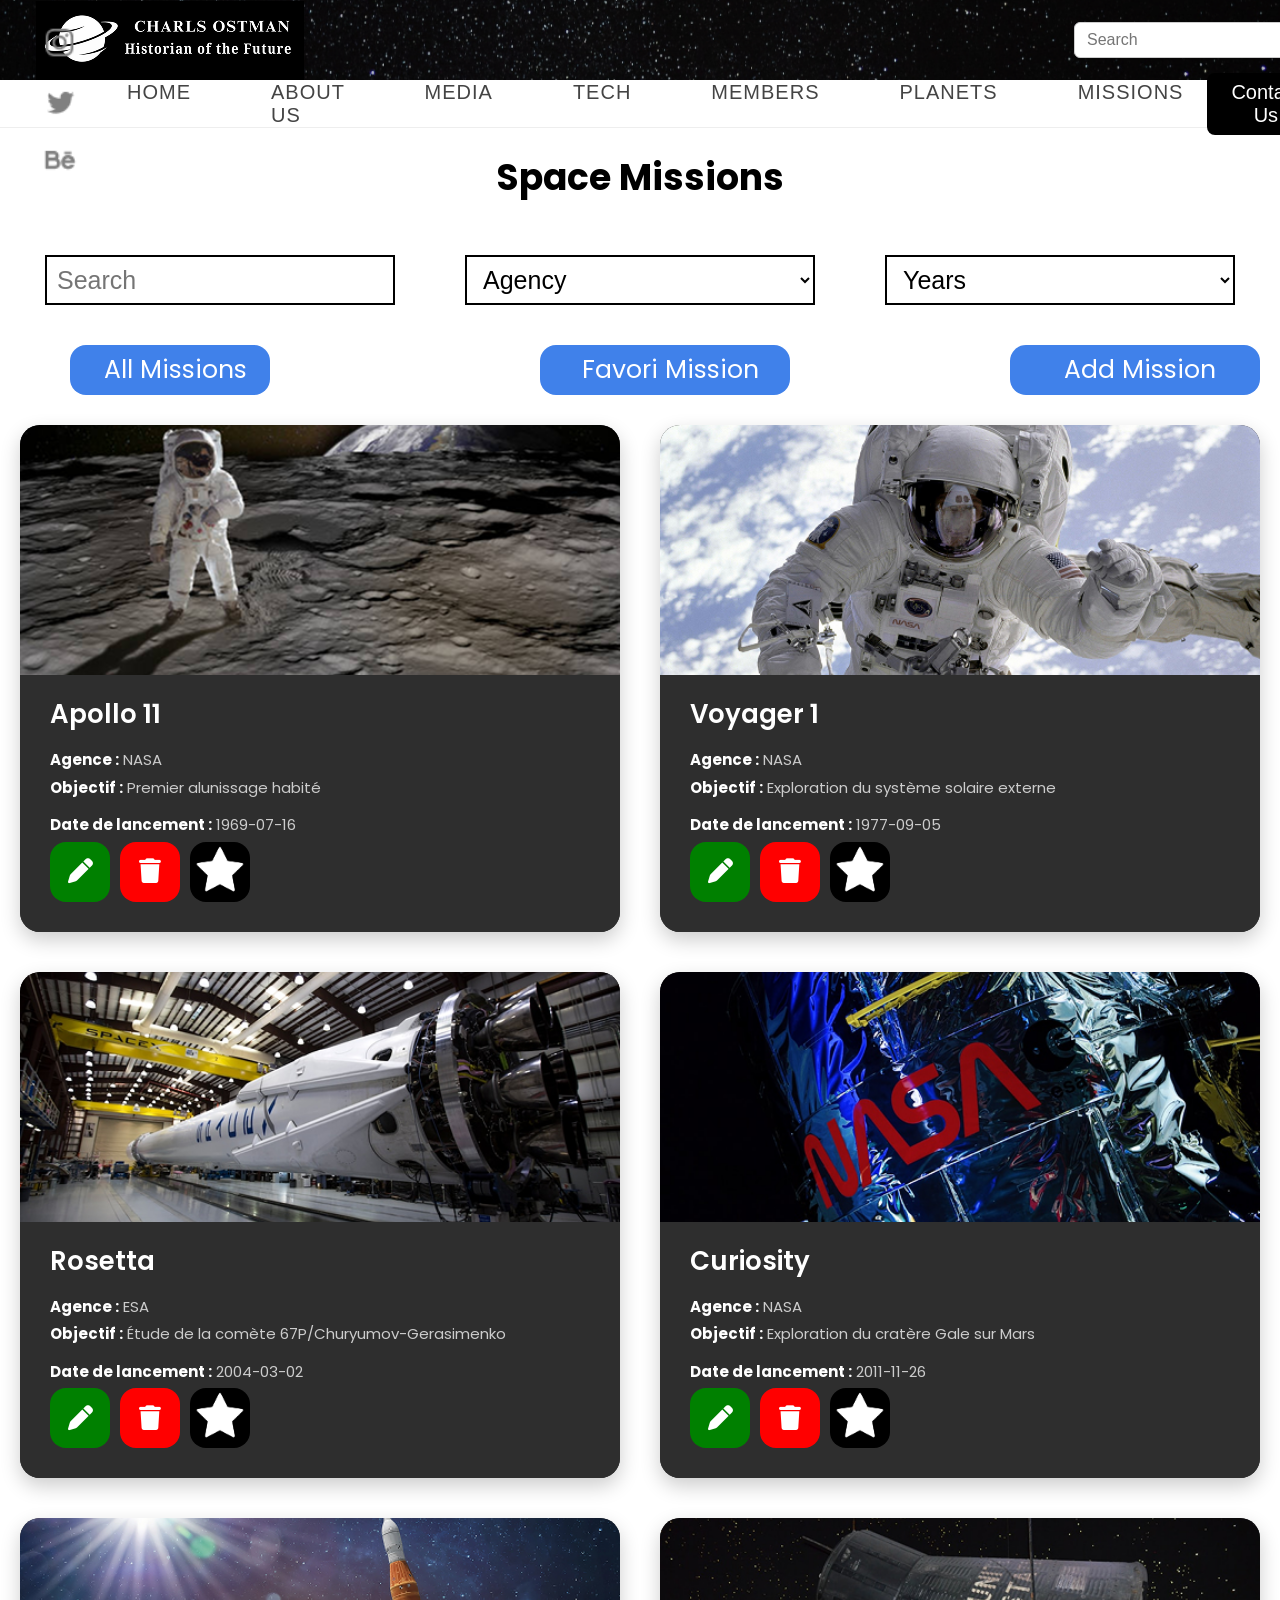
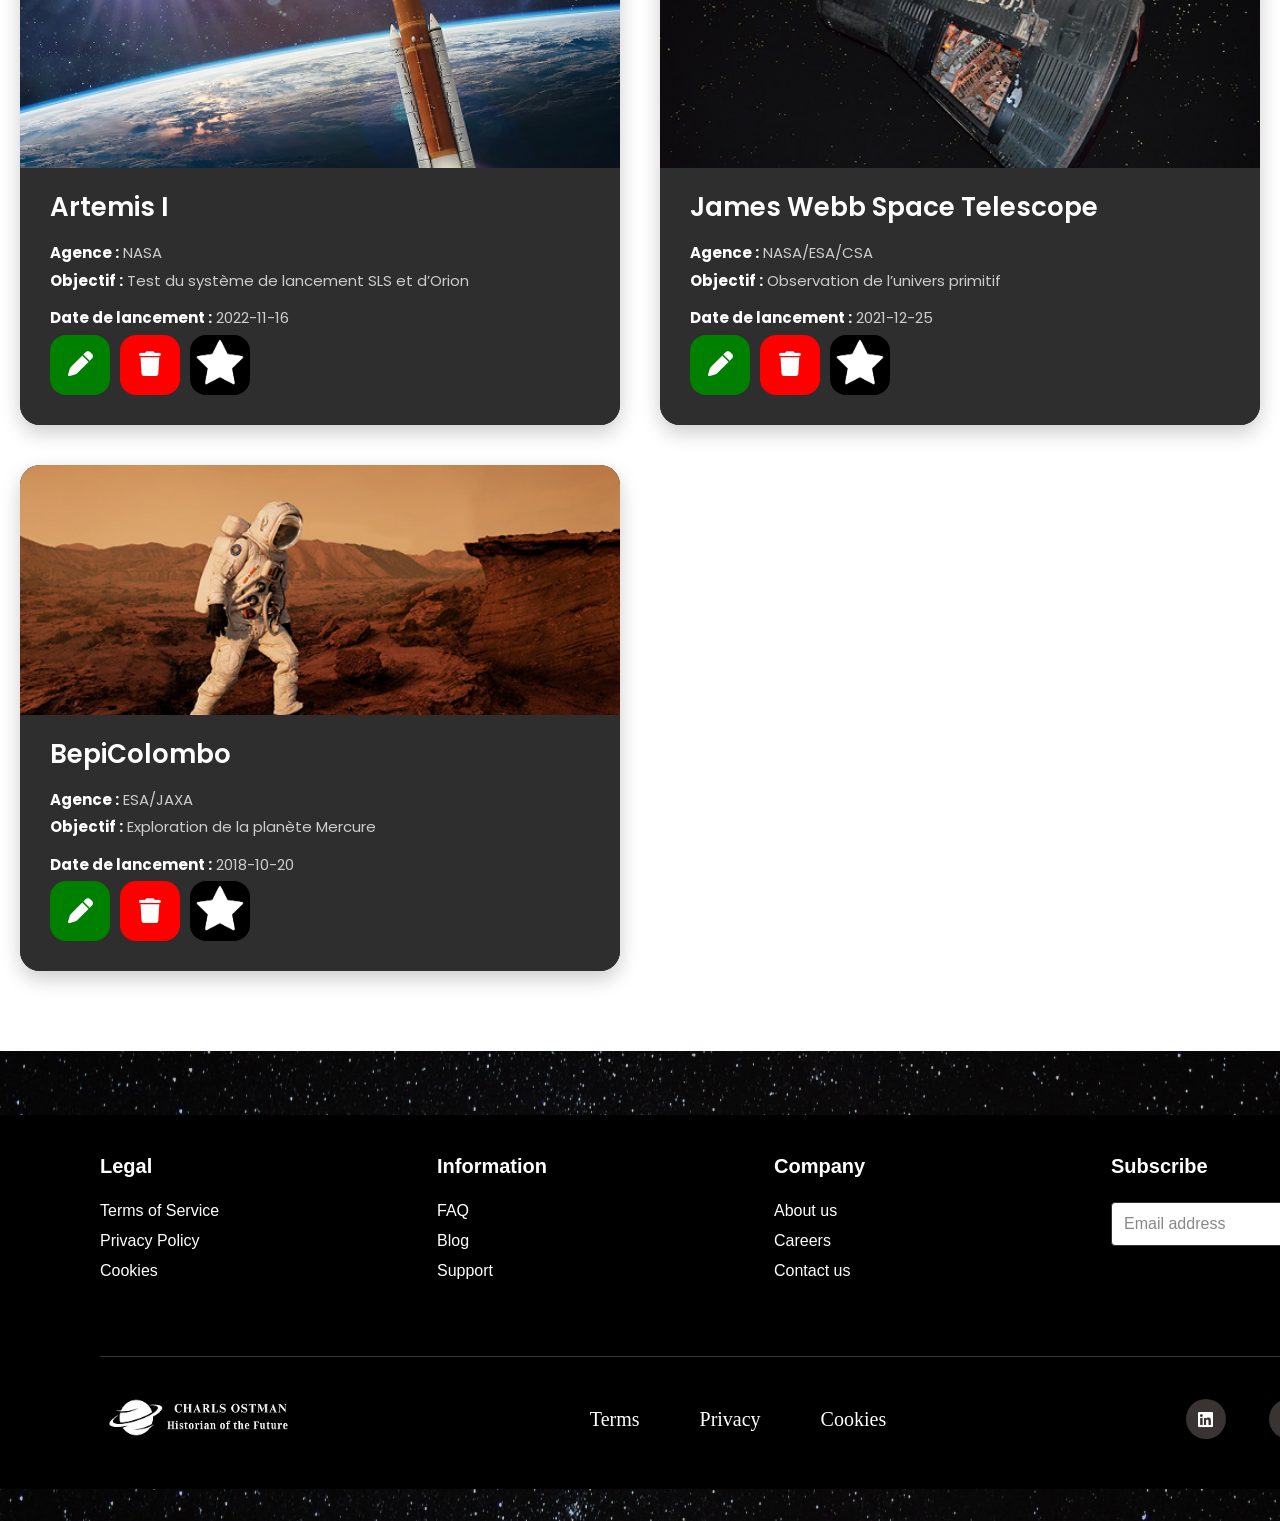
==== commit 3a411c4e: "finals touches" ====
--- a/missions.html
+++ b/missions.html
@@ -24,14 +24,14 @@
             </div>
 
             <button class="navbar_favorit_btn">
-            <i class="fas fa-star fav-star"></i>
+                <img src="assets/star1.png" alt="star1">
              <span id="favBtn-num">0</span>
              </button>
 
             <div class="favorit_missions_card">
                 <div class="fav-top">
                 <h3>Favorite Missions</h3>
-                <button class="fav-bt"><img src="assets/icon_close.png" alt="close"></button>
+                <button class="fav-bt"><img src="assets/close.png" alt="close"></button>
                 </div>
                 <div class="fav-mis">
                    
--- a/css/style.css
+++ b/css/style.css
@@ -106,7 +106,7 @@
 }
 
 .modal-content h3{
-    margin-top: 0;
+  margin-top: 0;
   color: #1a5fb4;
   text-align: center;
 }
@@ -167,15 +167,15 @@
 }
 
 .fav-top h3 {
+  font-family: 'Poppins', sans-serif;
+  font-weight: 100;  
   margin: 0;
-  font-size: 1.4rem;
-  font-weight: 600;
+  font-size: 1.6rem;
   letter-spacing: 0.5px;
 }
 .fav-bt {
   background: none;
   border: none;
-  color: white;
   font-size: 1.4rem;
   cursor: pointer;
   width: 36px;
@@ -186,12 +186,17 @@
   border-radius: 50%;
   transition: 0.2s
 }
+.fav-bt img{
+    width: 36px;
+    height: 36px;
+}
 .fav-mis {
-  max-height: 400px;
+  height: 500px;
   overflow-y: auto;
   padding: 10px;
 }
 .fav-mission-item {
+  height: 270px;  
   display: flex;
   align-items: center;
   padding: 10px;
@@ -199,9 +204,8 @@
   transition: 0.2s;
 }
 .fav-mission-item img {
-  width: 50px;
-  height: 50px;
-  object-fit: cover;
+  width: 320px;
+  height: 170px;
   border-radius: 8px;
   margin-right: 12px;
 }
@@ -219,14 +223,7 @@
   color: #666;
 }
 
-.remove-fav {
-  color: white;
-  border: none;
-  width: 35px;
-  height: 35px;
-  font-size: 20px;
-  cursor: pointer;
-}
+
 
 .fav-mis p {
   text-align: center;
@@ -252,13 +249,15 @@
   height: 24px;
 }
 
+.icons-btns{
+    display: flex;
+    flex-direction: row;
+}
 #favBtn-num {
-  background: #ff4444;
   color: white;
-  min-width: 18px;
-  height: 18px;
-  border-radius: 50%;
-  font-size: 0.7rem;
+  width: 25px;
+  height: 25px;
+  font-size: 25px;
   display: flex;
   align-items: center;
   justify-content: center;
@@ -270,7 +269,8 @@
   position: absolute;
   top: 70px;
   right: 20px;
-  width: 600px;
+  width: 800px;
+  height: 400px;
   background: white;
   border-radius: 12px;
   box-shadow: 0 10px 30px rgba(0,0,0,0.2);
